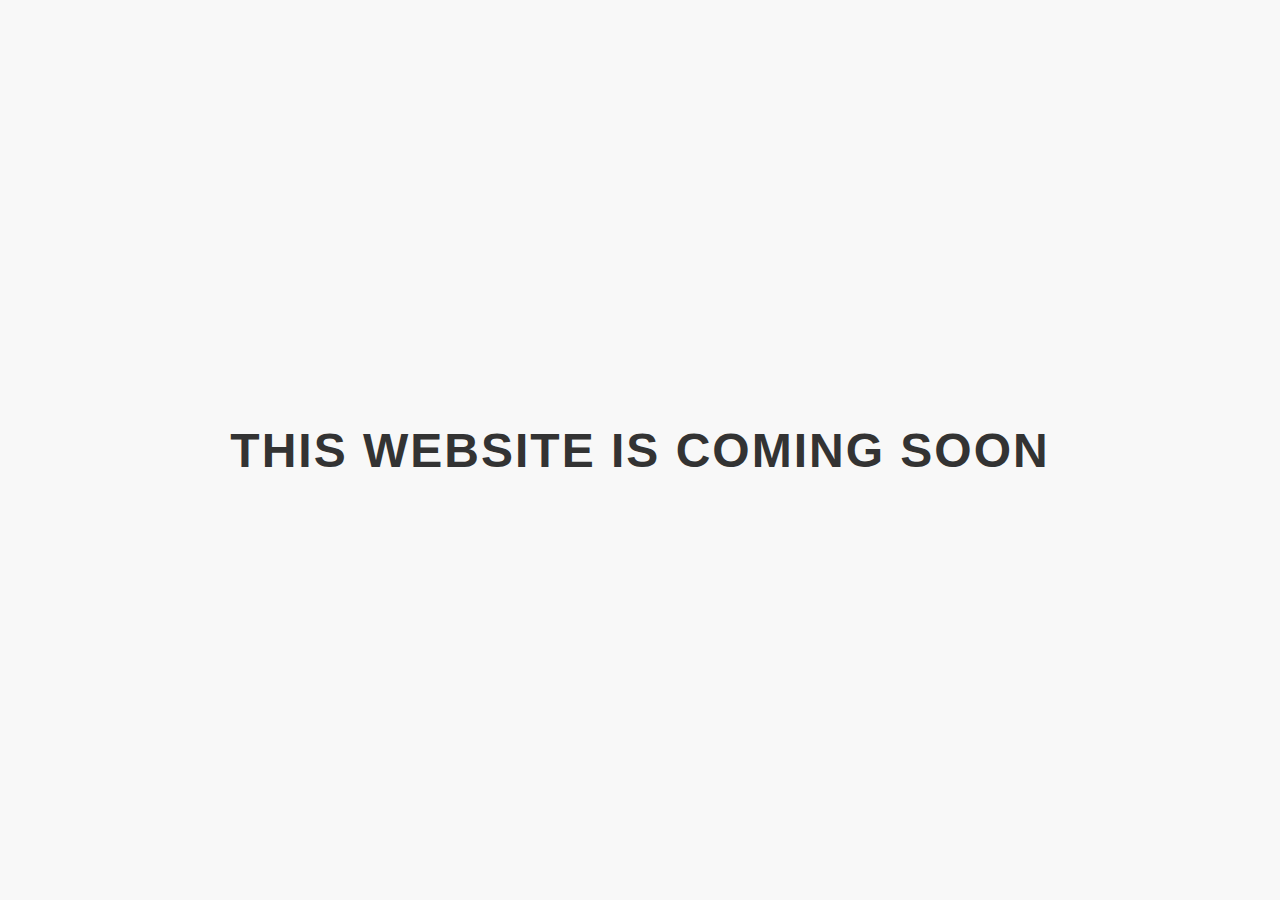
==== index.html @ 72862a23 "Update index.html" ====
<!DOCTYPE html>
<html lang="en">
<head>
    <meta charset="UTF-8">
    <meta name="viewport" content="width=device-width, initial-scale=1.0">
    <title>Coming Soon</title>
    <style>
        body {
            text-align: center;
            background-color: #f8f8f8;
            font-family: 'Arial', sans-serif;
            margin: 0;
            padding: 0;
            display: flex;
            align-items: center;
            justify-content: center;
            height: 100vh;
        }

        #comingSoonText {
            color: #333;
            font-weight: bold;
            font-size: 48px;
            letter-spacing: 2px;
            text-transform: uppercase;
        }
    </style>
</head>
<body>
    <div id="comingSoonText">This Website is Coming Soon</div>
</body>
</html>
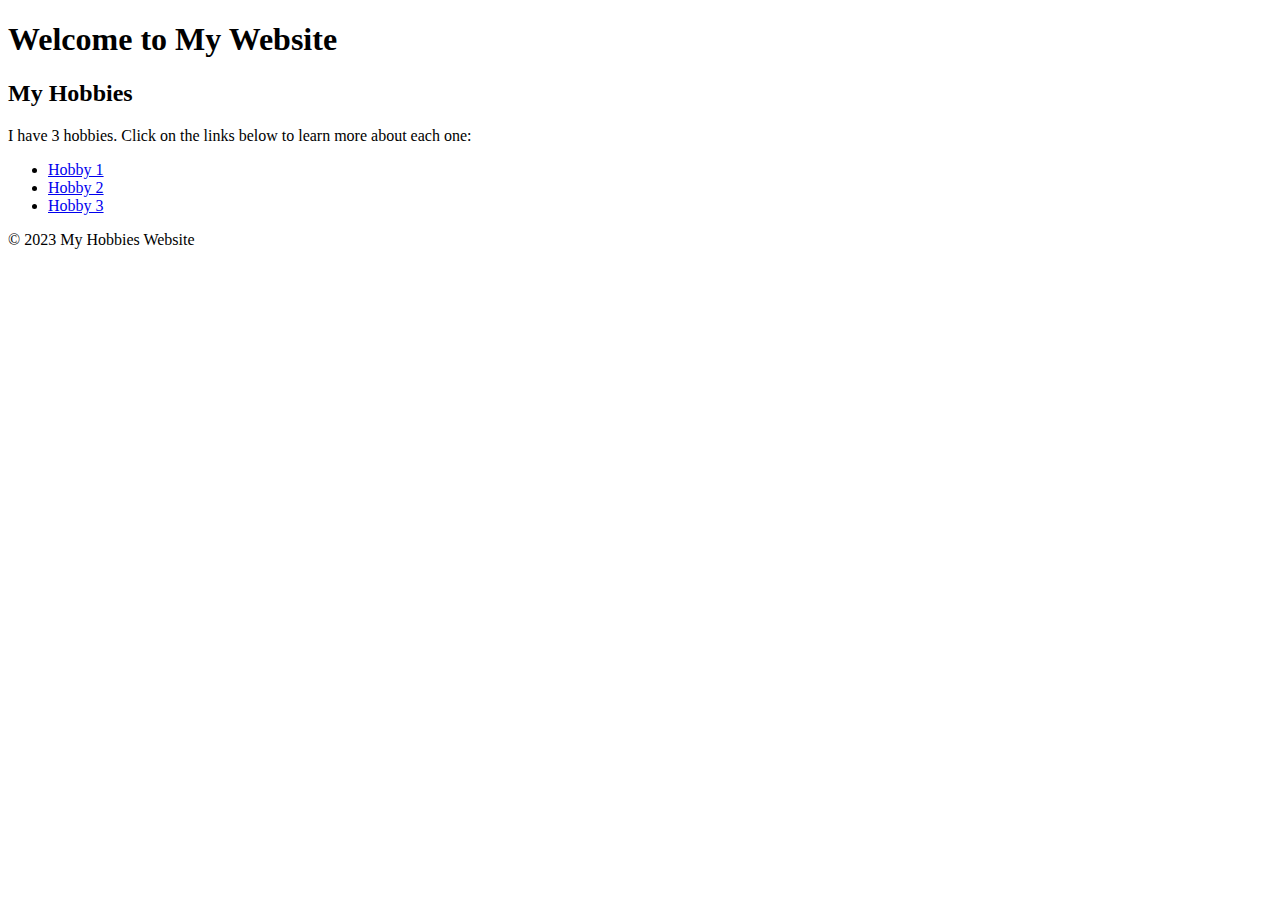
==== commit 380772e4: "testing" ====
--- a/index.html
+++ b/index.html
@@ -1,32 +1,32 @@
 <!DOCTYPE html>
 <html lang="en">
+
 <head>
     <meta charset="UTF-8">
     <meta name="viewport" content="width=device-width, initial-scale=1.0">
-    <title>Coming Soon</title>
-    <style>
-        body {
-            text-align: center;
-            background-color: #f8f8f8;
-            font-family: 'Arial', sans-serif;
-            margin: 0;
-            padding: 0;
-            display: flex;
-            align-items: center;
-            justify-content: center;
-            height: 100vh;
-        }
+    <title>My Hobbies</title>
+</head>
 
-        #comingSoonText {
-            color: #333;
-            font-weight: bold;
-            font-size: 48px;
-            letter-spacing: 2px;
-            text-transform: uppercase;
-        }
-    </style>
-</head>
 <body>
-    <div id="comingSoonText">This Website is Coming Soon</div>
+    <header>
+        <h1>Welcome to My Website</h1>
+    </header>
+
+    <main>
+        <section>
+            <h2>My Hobbies</h2>
+            <p>I have 3 hobbies. Click on the links below to learn more about each one:</p>
+            <ul>
+                <li><a href="hobby.html?id=1">Hobby 1</a></li>
+                <li><a href="hobby.html?id=2">Hobby 2</a></li>
+                <li><a href="hobby.html?id=3">Hobby 3</a></li>
+            </ul>
+        </section>
+    </main>
+
+    <footer>
+        <p>&copy; 2023 My Hobbies Website</p>
+    </footer>
 </body>
+
 </html>
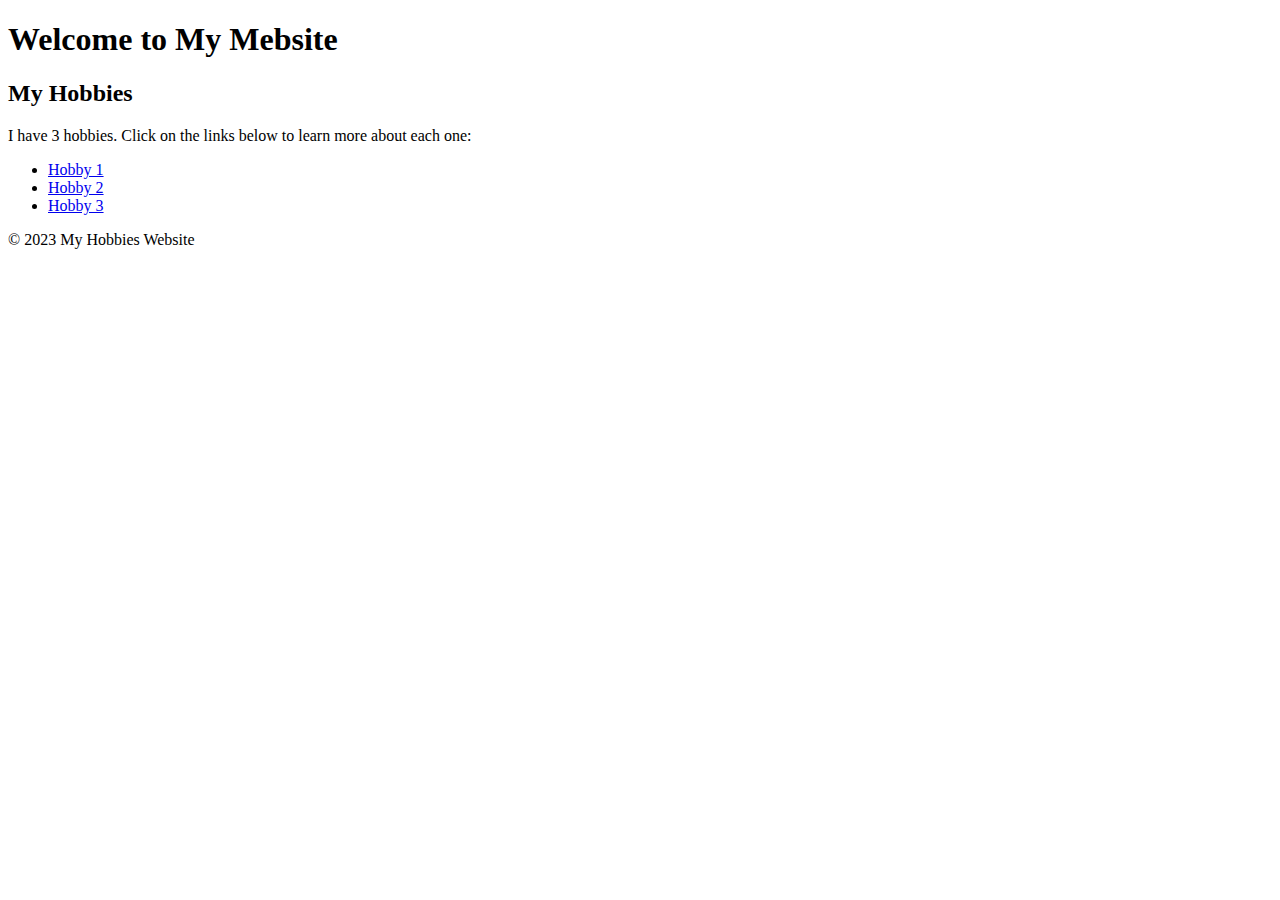
==== commit 80c0aa69: "testing" ====
--- a/index.html
+++ b/index.html
@@ -9,7 +9,7 @@
 
 <body>
     <header>
-        <h1>Welcome to My Website</h1>
+        <h1>Welcome to My Mebsite</h1>
     </header>
 
     <main>
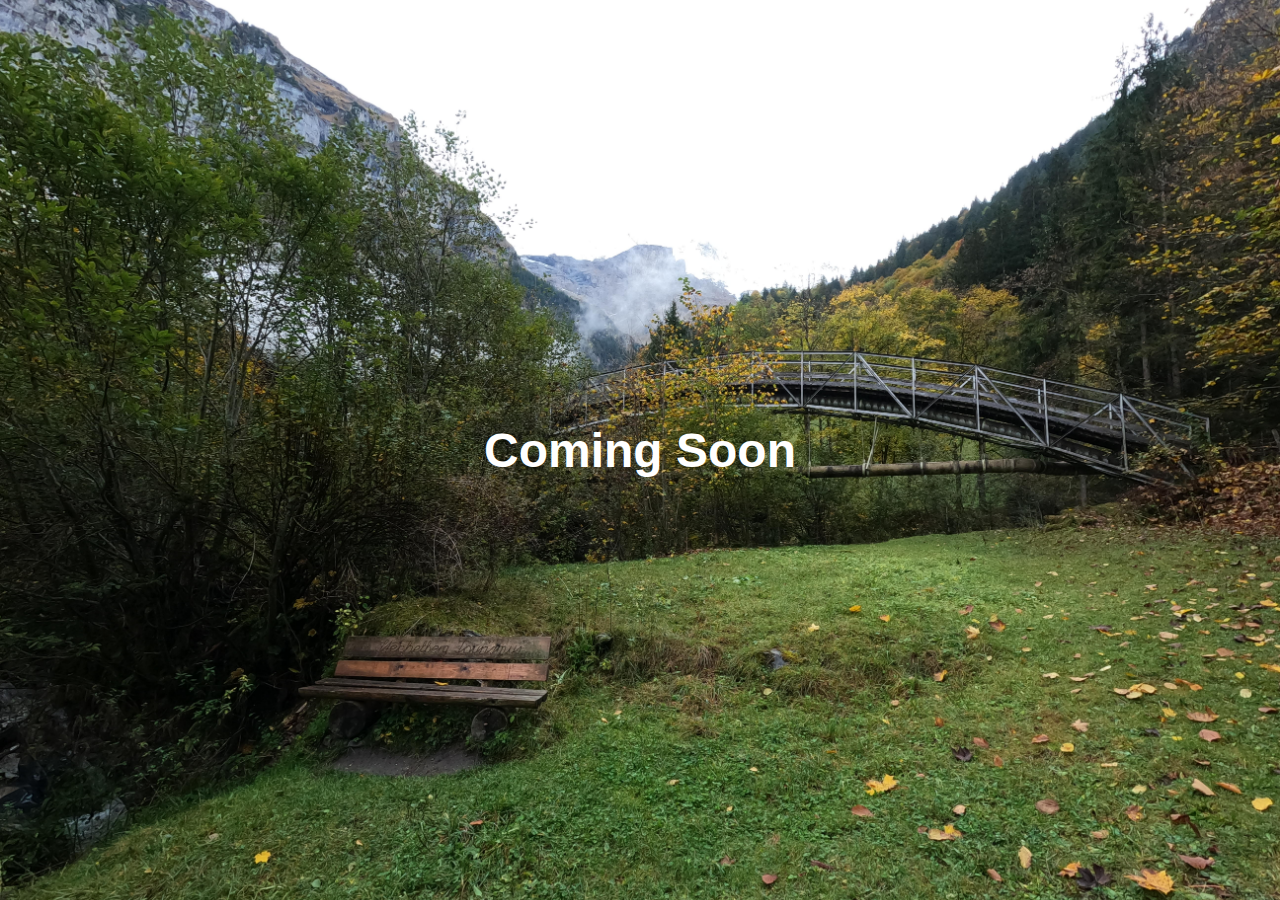
==== commit 0764f75d: "2 images" ====
--- a/index.html
+++ b/index.html
@@ -1,32 +1,56 @@
 <!DOCTYPE html>
 <html lang="en">
-
 <head>
     <meta charset="UTF-8">
     <meta name="viewport" content="width=device-width, initial-scale=1.0">
-    <title>My Hobbies</title>
+    <title>Coming Soon</title>
+    <style>
+        body {
+            margin: 0;
+            padding: 0;
+            overflow: hidden;
+            height: 100vh;
+            background-size: cover;
+            background-position: center;
+            display: flex;
+            align-items: center;
+            justify-content: center;
+            color: white;
+            font-family: 'Arial', sans-serif;
+            text-align: center;
+            transition: background-image 1s ease-in-out;
+        }
+
+        h1 {
+            font-size: 3em;
+            margin: 0;
+        }
+    </style>
 </head>
+<body>
 
-<body>
-    <header>
-        <h1>Welcome to My Mebsite</h1>
-    </header>
+<script>
+    var images = [
+        'url_to_image1.jpg',
+        'url_to_image2.jpg'
+    ];
 
-    <main>
-        <section>
-            <h2>My Hobbies</h2>
-            <p>I have 3 hobbies. Click on the links below to learn more about each one:</p>
-            <ul>
-                <li><a href="hobby.html?id=1">Hobby 1</a></li>
-                <li><a href="hobby.html?id=2">Hobby 2</a></li>
-                <li><a href="hobby.html?id=3">Hobby 3</a></li>
-            </ul>
-        </section>
-    </main>
+    var currentImageIndex = 0;
 
-    <footer>
-        <p>&copy; 2023 My Hobbies Website</p>
-    </footer>
+    function changeBackground() {
+        document.body.style.backgroundImage = 'url(' + images[currentImageIndex] + ')';
+        currentImageIndex = (currentImageIndex + 1) % images.length;
+    }
+
+    setInterval(changeBackground, 3000);
+
+    // Initial background change
+    changeBackground();
+</script>
+
+    <div>
+        <h1>Coming Soon</h1>
+    </div>
+
 </body>
-
 </html>
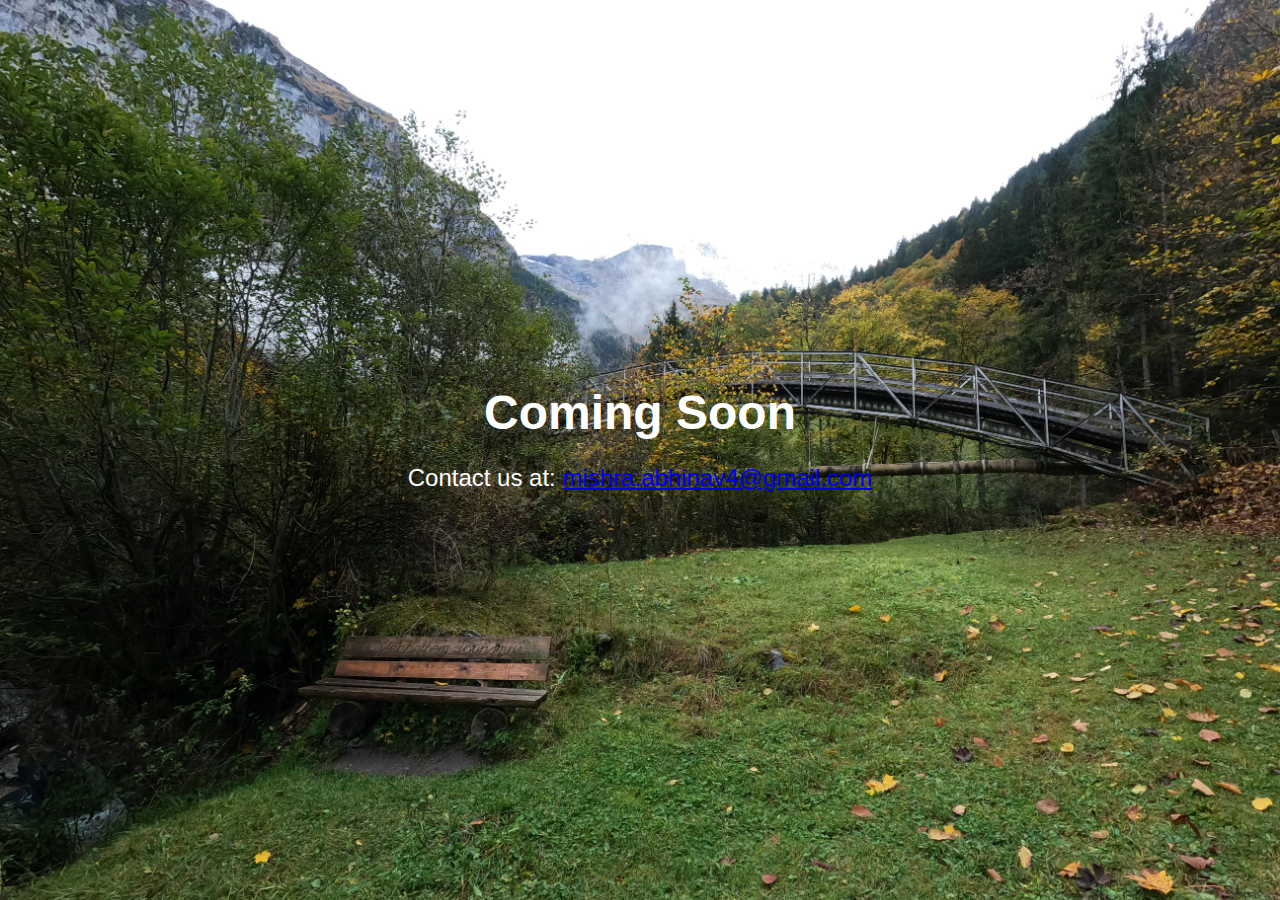
==== commit e4e4f10b: "test" ====
--- a/index.html
+++ b/index.html
@@ -25,6 +25,10 @@
             font-size: 3em;
             margin: 0;
         }
+
+        p {
+            font-size: 1.5em;
+        }
     </style>
 </head>
 <body>
@@ -50,6 +54,7 @@
 
     <div>
         <h1>Coming Soon</h1>
+        <p>Contact us at: <a href="mailto:mishra.abhinav4@gmail.com">mishra.abhinav4@gmail.com</a></p>
     </div>
 
 </body>
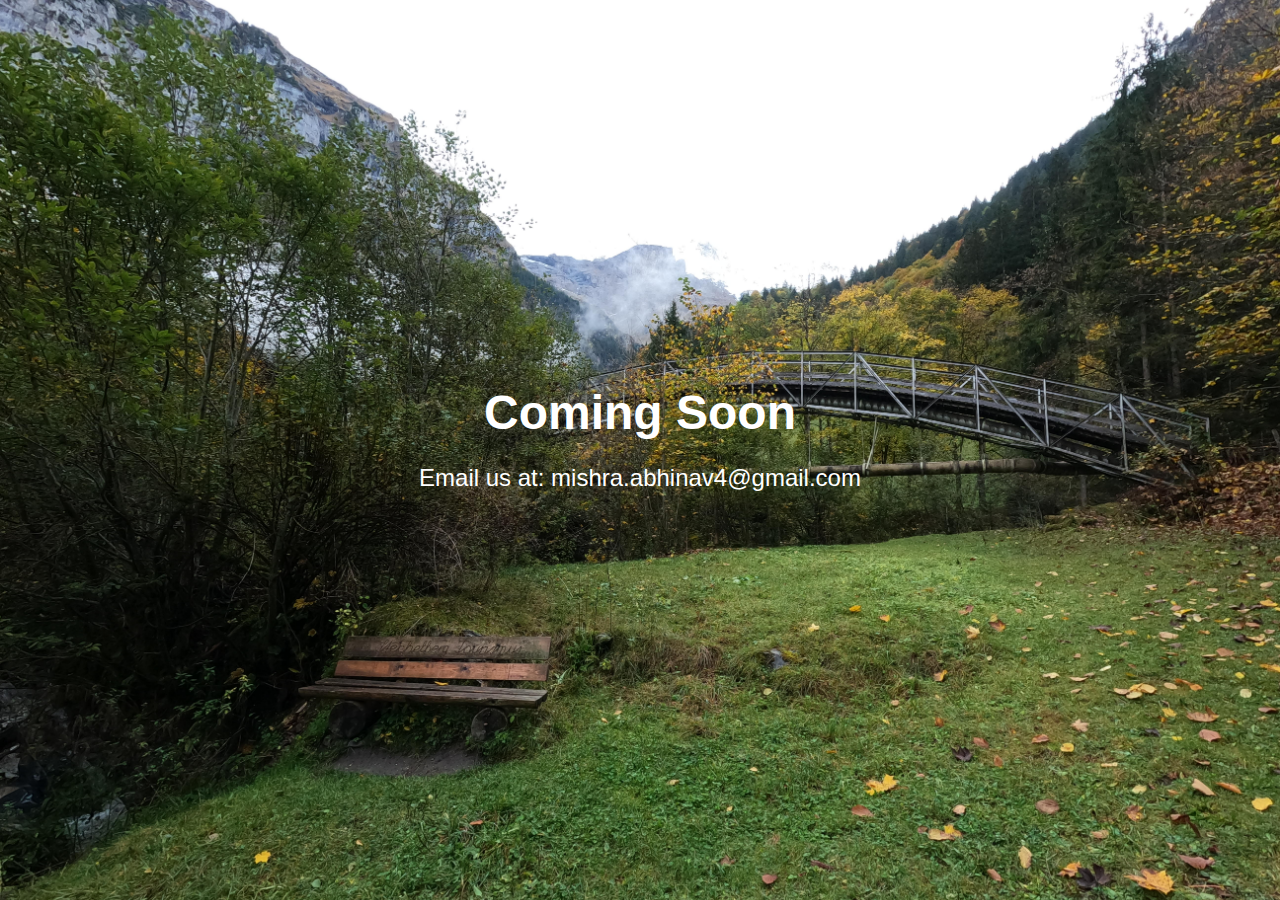
==== commit 602de8d0: "test" ====
--- a/index.html
+++ b/index.html
@@ -19,6 +19,10 @@
             font-family: 'Arial', sans-serif;
             text-align: center;
             transition: background-image 1s ease-in-out;
+        }
+
+        h1, p {
+            color: white;
         }
 
         h1 {
@@ -54,7 +58,7 @@
 
     <div>
         <h1>Coming Soon</h1>
-        <p>Contact us at: <a href="mailto:mishra.abhinav4@gmail.com">mishra.abhinav4@gmail.com</a></p>
+        <p>Email us at: mishra.abhinav4@gmail.com</p>
     </div>
 
 </body>
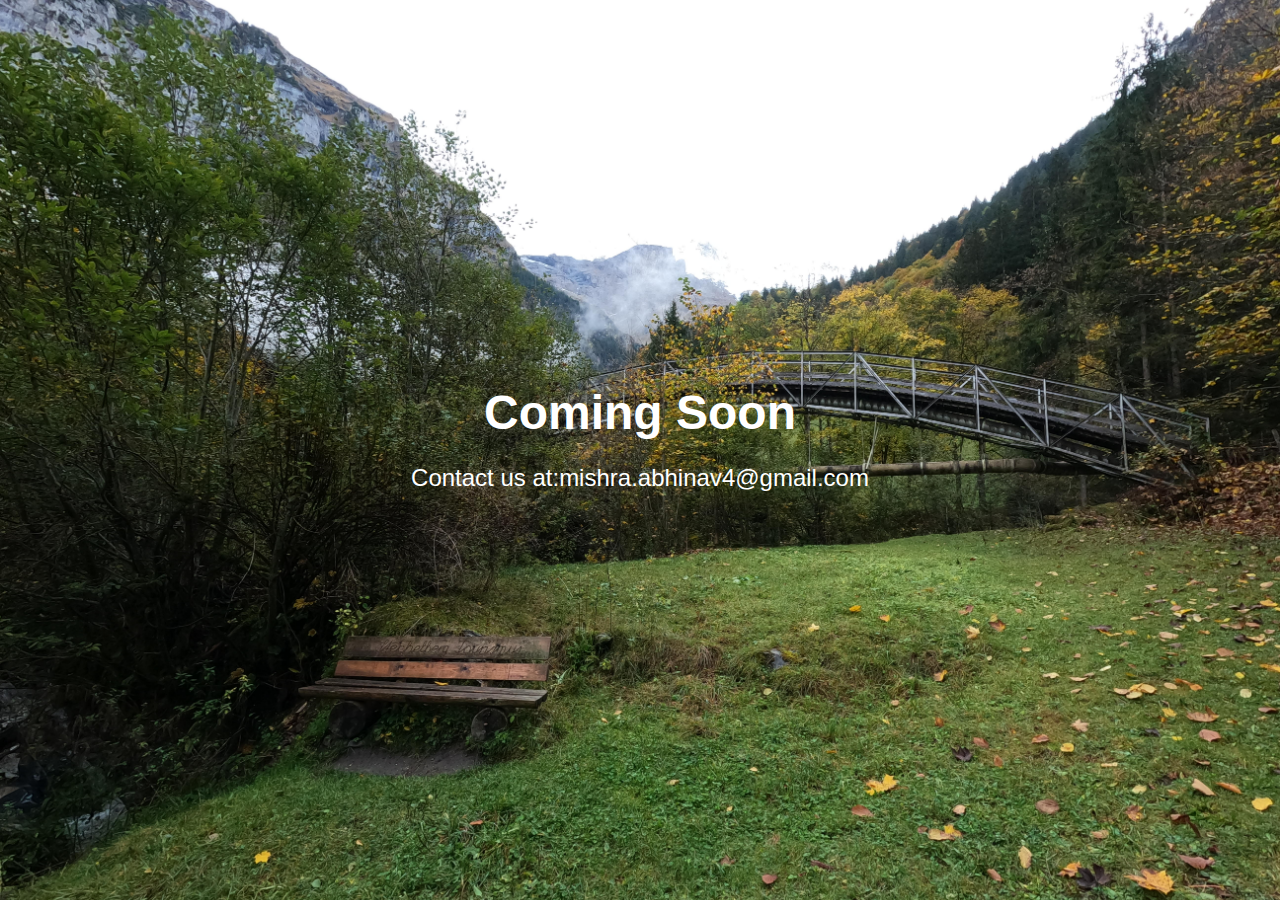
==== commit bd3d3f09: "test" ====
--- a/index.html
+++ b/index.html
@@ -18,7 +18,8 @@
             color: white;
             font-family: 'Arial', sans-serif;
             text-align: center;
-            transition: background-image 1s ease-in-out;
+            transition: background-image 1s ease-in-out, background-color 1s ease-in-out;
+            background-color: green; /* Set the default background color */
         }
 
         h1, p {
@@ -47,7 +48,11 @@
 
     function changeBackground() {
         document.body.style.backgroundImage = 'url(' + images[currentImageIndex] + ')';
+        document.body.style.backgroundColor = 'green'; /* Set the background color during transition */
         currentImageIndex = (currentImageIndex + 1) % images.length;
+        setTimeout(function() {
+            document.body.style.backgroundColor = 'transparent'; /* Set it back to transparent after transition */
+        }, 1000); /* Adjust the delay based on the transition duration */
     }
 
     setInterval(changeBackground, 3000);
@@ -58,7 +63,7 @@
 
     <div>
         <h1>Coming Soon</h1>
-        <p>Email us at: mishra.abhinav4@gmail.com</p>
+        <p>Contact us at:mishra.abhinav4@gmail.com</a></p>
     </div>
 
 </body>
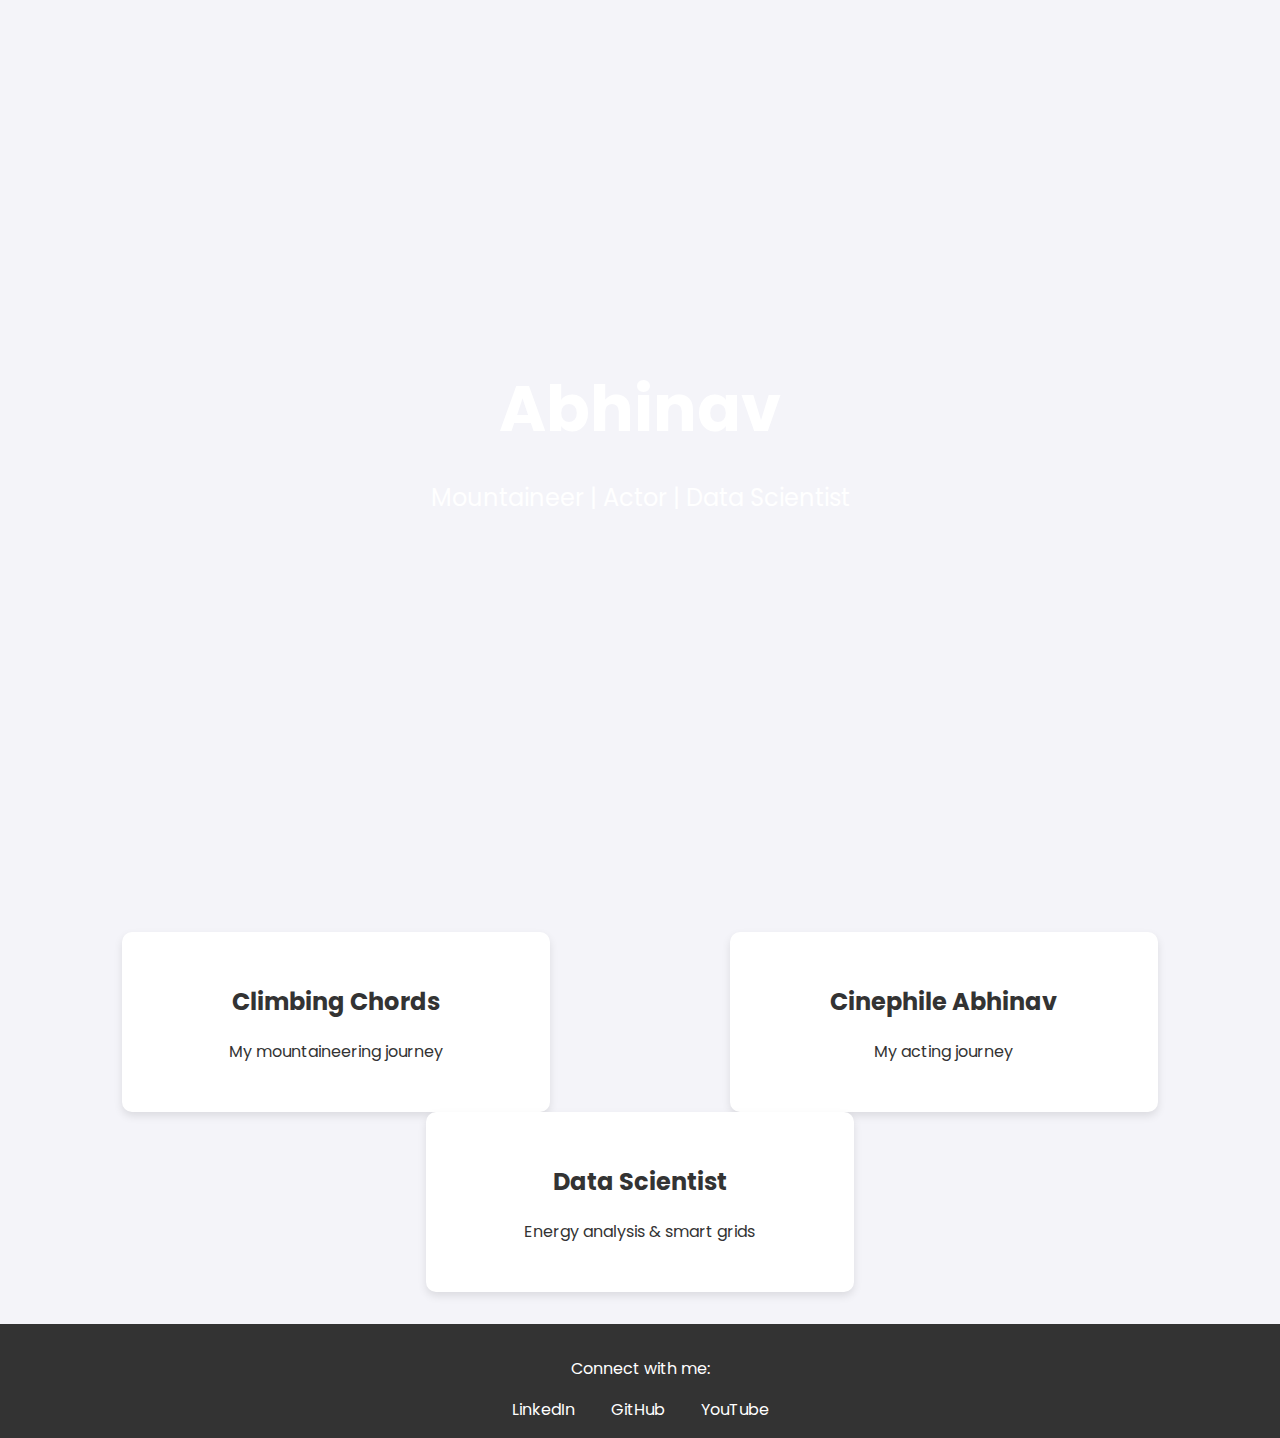
==== commit 30673485: "Added landing page with CSS" ====
--- a/index.html
+++ b/index.html
@@ -1,70 +1,45 @@
 <!DOCTYPE html>
 <html lang="en">
 <head>
-    <meta charset="UTF-8">
-    <meta name="viewport" content="width=device-width, initial-scale=1.0">
-    <title>Coming Soon</title>
-    <style>
-        body {
-            margin: 0;
-            padding: 0;
-            overflow: hidden;
-            height: 100vh;
-            background-size: cover;
-            background-position: center;
-            display: flex;
-            align-items: center;
-            justify-content: center;
-            color: white;
-            font-family: 'Arial', sans-serif;
-            text-align: center;
-            transition: background-image 1s ease-in-out, background-color 1s ease-in-out;
-            background-color: green; /* Set the default background color */
-        }
-
-        h1, p {
-            color: white;
-        }
-
-        h1 {
-            font-size: 3em;
-            margin: 0;
-        }
-
-        p {
-            font-size: 1.5em;
-        }
-    </style>
+  <meta charset="UTF-8">
+  <meta name="viewport" content="width=device-width, initial-scale=1.0">
+  <title>Abhinav's Portfolio</title>
+  <link rel="stylesheet" href="assets/css/styles.css">
+  <link href="https://fonts.googleapis.com/css2?family=Poppins:wght@400;600&display=swap" rel="stylesheet">
 </head>
 <body>
+  <!-- Hero Section -->
+  <section class="hero">
+    <div class="hero-content">
+      <h1>Abhinav</h1>
+      <p>Mountaineer | Actor | Data Scientist</p>
+    </div>
+  </section>
 
-<script>
-    var images = [
-        'url_to_image1.jpg',
-        'url_to_image2.jpg'
-    ];
+  <!-- Cards Section -->
+  <section class="cards">
+    <div class="card" onclick="window.location.href='climbing-chords.html'">
+      <h2>Climbing Chords</h2>
+      <p>My mountaineering journey</p>
+    </div>
+    <div class="card" onclick="window.location.href='cinephile-abhinav.html'">
+      <h2>Cinephile Abhinav</h2>
+      <p>My acting journey</p>
+    </div>
+    <div class="card" onclick="window.location.href='data-scientist.html'">
+      <h2>Data Scientist</h2>
+      <p>Energy analysis & smart grids</p>
+    </div>
+  </section>
 
-    var currentImageIndex = 0;
-
-    function changeBackground() {
-        document.body.style.backgroundImage = 'url(' + images[currentImageIndex] + ')';
-        document.body.style.backgroundColor = 'green'; /* Set the background color during transition */
-        currentImageIndex = (currentImageIndex + 1) % images.length;
-        setTimeout(function() {
-            document.body.style.backgroundColor = 'transparent'; /* Set it back to transparent after transition */
-        }, 1000); /* Adjust the delay based on the transition duration */
-    }
-
-    setInterval(changeBackground, 3000);
-
-    // Initial background change
-    changeBackground();
-</script>
-
-    <div>
-        <h1>Coming Soon</h1>
-        <p>Contact us at:mishra.abhinav4@gmail.com</a></p>
+  <!-- Footer -->
+  <footer>
+    <p>Connect with me:</p>
+    <div class="social-links">
+      <a href="https://linkedin.com/in/yourprofile" target="_blank">LinkedIn</a>
+      <a href="https://github.com/yourprofile" target="_blank">GitHub</a>
+      <a href="https://youtube.com/yourchannel" target="_blank">YouTube</a>
     </div>
-
+  </footer>
 </body>
-</html>
+</html>--- a/assets/css/styles.css
+++ b/assets/css/styles.css
@@ -0,0 +1,69 @@
+/* General Styles */
+body {
+    font-family: 'Poppins', sans-serif;
+    margin: 0;
+    padding: 0;
+    background: #f4f4f9;
+    color: #333;
+  }
+  
+  /* Hero Section */
+  .hero {
+    background: url('../images/climbing/mountains.jpg') no-repeat center center/cover;
+    height: 100vh;
+    display: flex;
+    justify-content: center;
+    align-items: center;
+    text-align: center;
+    color: white;
+  }
+  
+  .hero-content h1 {
+    font-size: 4rem;
+    margin: 0;
+  }
+  
+  .hero-content p {
+    font-size: 1.5rem;
+  }
+  
+  /* Cards Section */
+  .cards {
+    display: flex;
+    justify-content: space-around;
+    padding: 2rem;
+    flex-wrap: wrap;
+  }
+  
+  .card {
+    background: white;
+    padding: 2rem;
+    border-radius: 10px;
+    box-shadow: 0 4px 8px rgba(0, 0, 0, 0.1);
+    width: 30%;
+    text-align: center;
+    cursor: pointer;
+    transition: transform 0.3s ease;
+  }
+  
+  .card:hover {
+    transform: translateY(-10px);
+  }
+  
+  /* Footer */
+  footer {
+    background: #333;
+    color: white;
+    text-align: center;
+    padding: 1rem;
+  }
+  
+  .social-links a {
+    color: white;
+    margin: 0 1rem;
+    text-decoration: none;
+  }
+  
+  .social-links a:hover {
+    text-decoration: underline;
+  }